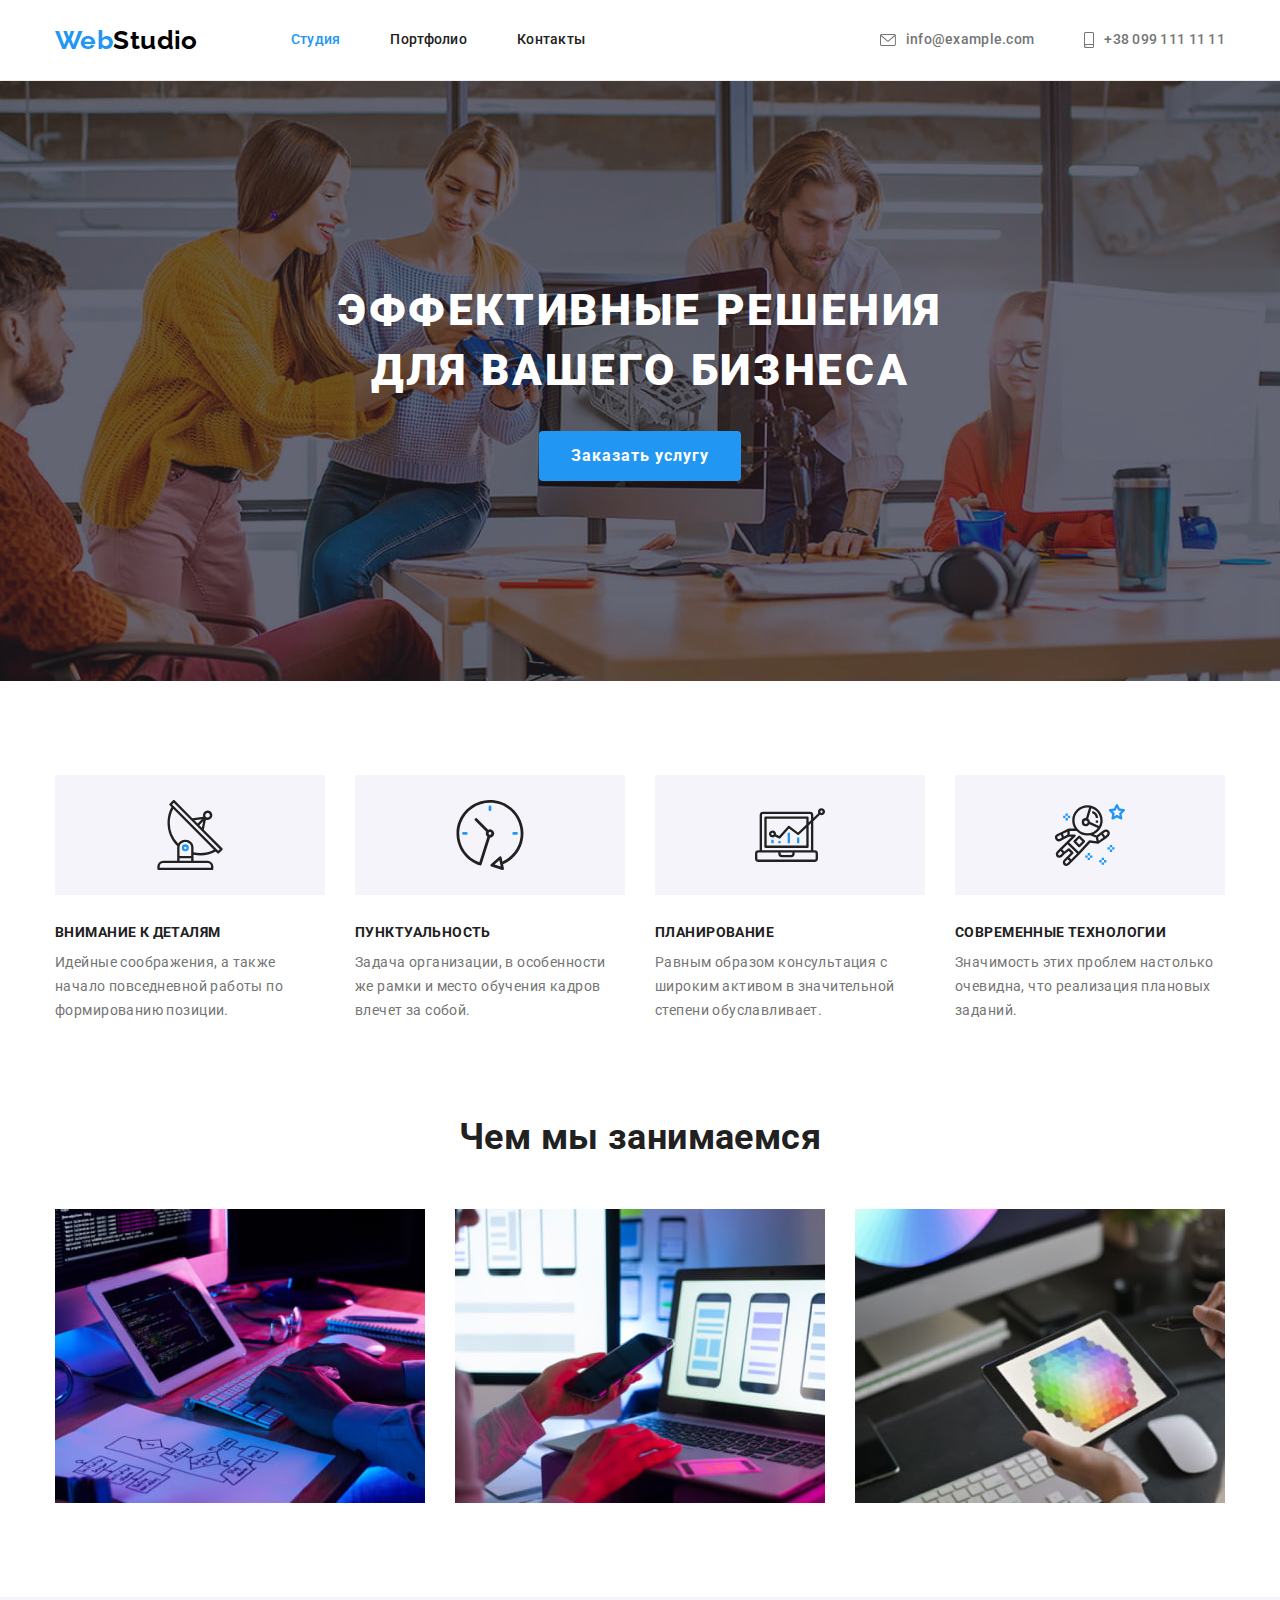
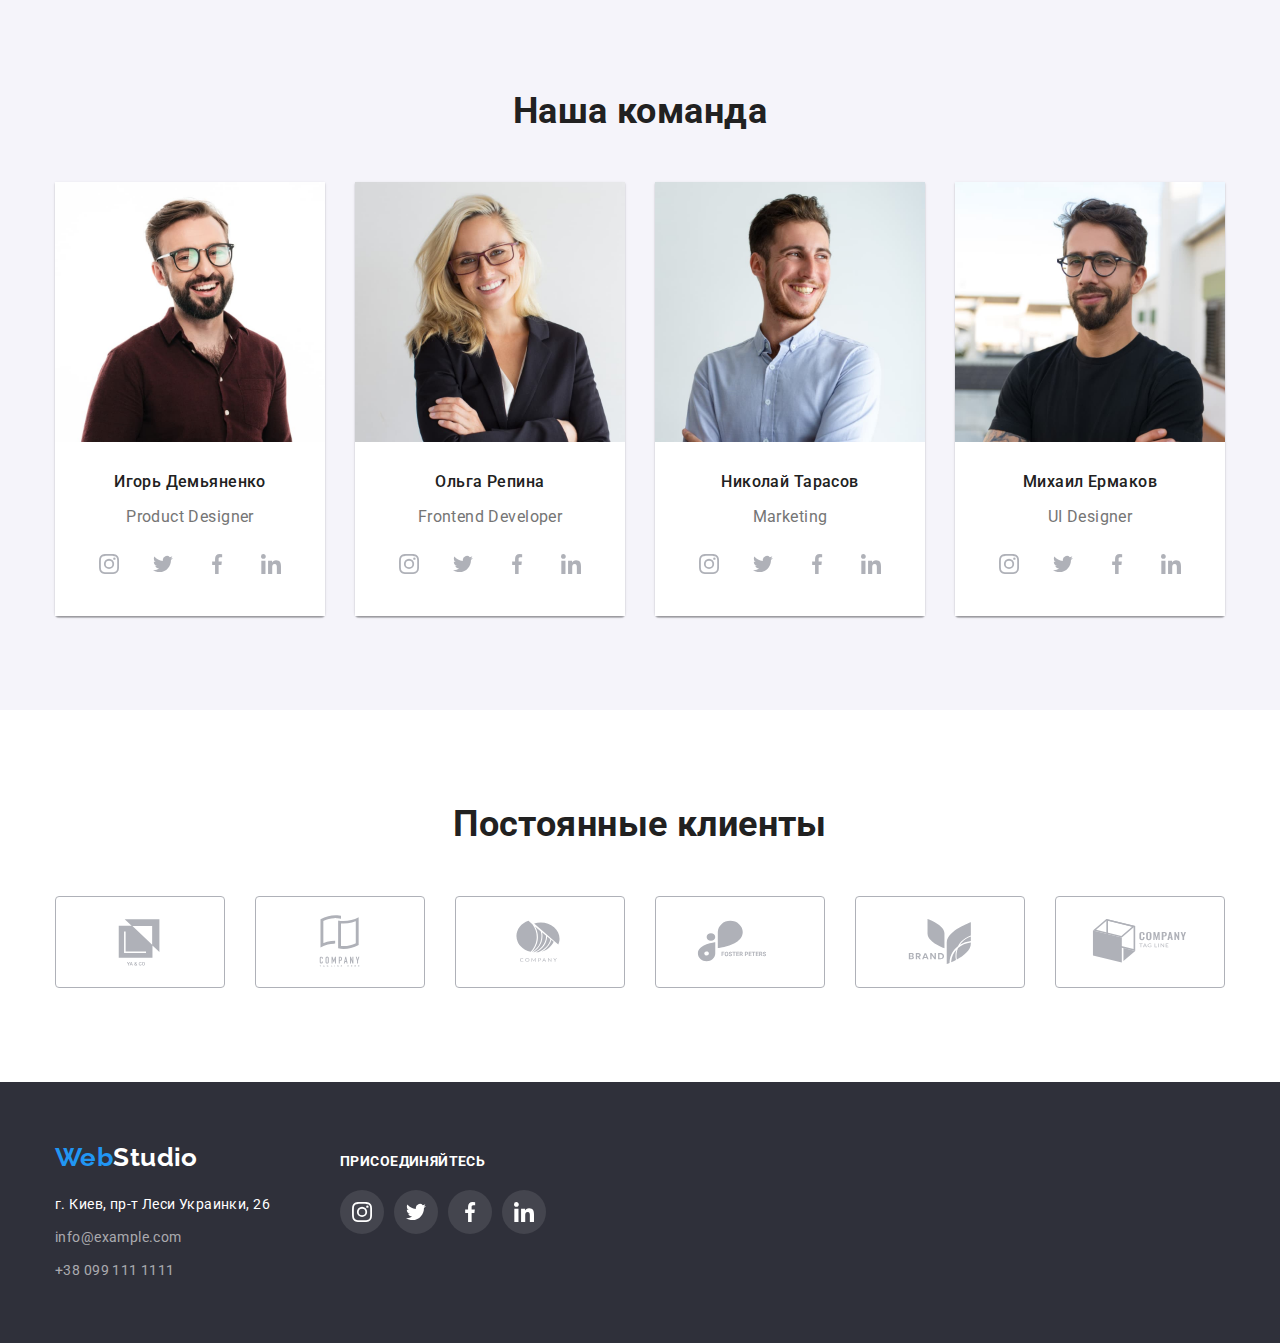
==== index.html @ 50df7c97 "Initial commit" ====
<!DOCTYPE html>
<html lang="ru">
<head>
    <meta charset="UTF-8">
    <meta http-equiv="X-UA-Compatible" content="IE=edge">
    <meta name="viewport" content="width=device-width, initial-scale=1.0">
    <title>Главная</title>
    <link rel="preconnect" href="https://fonts.googleapis.com">
    <link rel="preconnect" href="https://fonts.gstatic.com" crossorigin>
    <link href="https://fonts.googleapis.com/css2?family=Raleway:wght@700&family=Roboto:wght@400;500;700;900&display=swap" rel="stylesheet">
    <link rel="stylesheet" href="https://cdnjs.cloudflare.com/ajax/libs/modern-normalize/1.1.0/modern-normalize.min.css">
    <link rel="stylesheet" href="./css/styles.css">
</head>
<body>
    <header class="page-header">
        <div class="container main-nav">
            <nav class="header-nav">
                <a class="logo link" href="./index.html"><span class="first-part">Web</span><span class="second-part">Studio</span></a>
                <ul class="menu list">
                    <li class="menu-item"><a class="menu link current" href="./index.html">Студия</a></li>
                    <li class="menu-item"><a class="menu link" href="./portfolio.html">Портфолио</a></li>
                    <li class="menu-item"><a class="menu link" href="">Контакты</a></li>
                </ul>
            </nav>
            <ul class="header-contact list">
                <li class="header-contact-item">
                    <a class="header-contact link" href="mailto:info@example.com">
                        <svg class="header-icon envelope">
                            <use href="./images/icons.svg/symbol-defs.svg#icon-envelope-hover"></use>
                        </svg>
                    info@example.com
                    </a>
                </li>
                <li class="header-contact-item">
                    <a class="header-contact link" href="tel:+380991111111">
                        <svg class="header-icon smartphone">
                            <use href="./images/icons.svg/symbol-defs.svg#icon-smartphone"></use>
                        </svg>
                        +38 099 111 11 11
                    </a>
                </li>
            </ul>
        </div>
    </header>
    <main>
        <section class="banner overlay">
            <div class="container">
                <h1 class="hero">Эффективные решения для вашего бизнеса</h1>
                <button class="btn" type="button">Заказать услугу</button>
            </div>
        </section>
        <section class="benefits section">
            <div class="container">
                <h2 class="section-title none">Наши преимущества</h2>
                <ul class="benefits list">
                    <li class="benefits-item">
                        <div class="icon-container">
                            <svg class="icon">
                                <use href="./images/icons.svg/symbol-defs.svg#icon-antenna-1"></use>
                            </svg>
                        </div>
                        <h3 class="benefits-title">Внимание к деталям</h3>
                        <p class="text">Идейные соображения, а также начало повседневной работы по формированию позиции.</p>
                    </li>
                    <li class="benefits-item">
                        <div class="icon-container">
                            <svg class="icon">
                                <use href="./images/icons.svg/symbol-defs.svg#icon-clock-1"></use>
                            </svg>
                        </div>
                        <h3 class="benefits-title">Пунктуальность</h3>
                        <p class="text">Задача организации, в особенности же рамки и место обучения кадров влечет за собой.</p>
                    </li>
                    <li class="benefits-item">
                        <div class="icon-container">
                            <svg class="icon">
                                <use href="./images/icons.svg/symbol-defs.svg#icon-diagram-1"></use>
                            </svg>
                        </div>
                        <h3 class="benefits-title">Планирование</h3>
                        <p class="text">Равным образом консультация с широким активом в значительной степени обуславливает.</p>
                    </li>
                    <li class="benefits-item">
                        <div class="icon-container">
                            <svg class="icon">
                                <use href="./images/icons.svg/symbol-defs.svg#icon-astronaut-1"></use>
                            </svg>
                        </div>
                        <h3 class="benefits-title">Современные технологии</h3>
                        <p class="text">Значимость этих проблем настолько очевидна, что реализация плановых заданий.</p>
                    </li>
                </ul>
            </div>
        </section>
        <section class="occupation section">
            <div class="container">
                <h2 class="section-title">Чем мы занимаемся</h2>
                <ul class="occupation list">
                    <li class="occupation-item"><img src="./images/work/img-1.jpg" alt="Разработка технического задания" width="370" height="294"></li>
                    <li class="occupation-item"><img src="./images/work/img-2.jpg" alt="Тестирование" width="370" height="294"></li>
                    <li class="occupation-item"><img src="./images/work/img-3.jpg" alt="Выбор цветовой гаммы" width="370" height="294"></li>
                </ul>
            </div>
        </section>
        <section class="team section">
            <div class="container">
                <h2 class="section-title">Наша команда</h2>
                <ul class="team list">
                    <li class="team-item">
                        <img src="./images/team/ID.jpg" alt="Участник команды №1" width="270" height="260">
                        <div class="worker">
                            <h3 class="name">Игорь Демьяненко</h3>
                            <p class="profession" lang="en">Product Designer</p>
                            <ul class="social-networks list">
                                <li class="network-item">
                                    <a href="" class="network-link link" aria-label="Instagram">
                                        <svg class="network-icon">
                                            <use href="./images/icons.svg/symbol-defs.svg#icon-instagram-2"></use>
                                        </svg>
                                    </a>
                                </li>
                                <li class="network-item">
                                    <a href="" class="network-link link" aria-label="Twitter">
                                        <svg class="network-icon">
                                            <use href="./images/icons.svg/symbol-defs.svg#icon-twitter-1"></use>
                                        </svg>
                                    </a>
                                </li>
                                <li class="network-item">
                                    <a href="" class="network-link link" aria-label="Facebook">
                                        <svg class="network-icon">
                                            <use href="./images/icons.svg/symbol-defs.svg#icon-facebook-1"></use>
                                        </svg>
                                    </a>
                                </li>
                                <li class="network-item">
                                    <a href="" class="network-link link" aria-label="LinkedIn">
                                        <svg class="network-icon">
                                            <use href="./images/icons.svg/symbol-defs.svg#icon-linkedin-1"></use>
                                        </svg>
                                    </a>
                                </li>
                            </ul>
                        </div> 
                    </li>
                    <li class="team-item">
                        <img src="./images/team/OR.jpg" alt="Участник команды №2" width="270" height="260">
                        <div class="worker">
                            <h3 class="name">Ольга Репина</h3>
                            <p class="profession" lang="en">Frontend Developer</p>
                            <ul class="social-networks list">
                                <li class="network-item">
                                    <a href="" class="network-link link" aria-label="Instagram">
                                        <svg class="network-icon">
                                            <use href="./images/icons.svg/symbol-defs.svg#icon-instagram-2"></use>
                                        </svg>
                                    </a>
                                </li>
                                <li class="network-item">
                                    <a href="" class="network-link link" aria-label="Twitter">
                                        <svg class="network-icon">
                                            <use href="./images/icons.svg/symbol-defs.svg#icon-twitter-1"></use>
                                        </svg>
                                    </a>
                                </li>
                                <li class="network-item">
                                    <a href="" class="network-link link" aria-label="Facebook">
                                        <svg class="network-icon">
                                            <use href="./images/icons.svg/symbol-defs.svg#icon-facebook-1"></use>
                                        </svg>
                                    </a>
                                </li>
                                <li class="network-item">
                                    <a href="" class="network-link link" aria-label="LinkedIn">
                                        <svg class="network-icon">
                                            <use href="./images/icons.svg/symbol-defs.svg#icon-linkedin-1"></use>
                                        </svg>
                                    </a>
                                </li>
                            </ul>
                        </div>
                    </li>
                    <li class="team-item">
                        <img src="./images/team/NT.jpg" alt="Участник команды №3" width="270" height="260">
                        <div class="worker">
                            <h3 class="name">Николай Тарасов</h3>
                            <p class="profession" lang="en">Marketing</p>
                            <ul class="social-networks list">
                                <li class="network-item">
                                    <a href="" class="network-link link" aria-label="Instagram">
                                        <svg class="network-icon">
                                            <use href="./images/icons.svg/symbol-defs.svg#icon-instagram-2"></use>
                                        </svg>
                                    </a>
                                </li>
                                <li class="network-item">
                                    <a href="" class="network-link link" aria-label="Twitter">
                                        <svg class="network-icon">
                                            <use href="./images/icons.svg/symbol-defs.svg#icon-twitter-1"></use>
                                        </svg>
                                    </a>
                                </li>
                                <li class="network-item">
                                    <a href="" class="network-link link" aria-label="Facebook">
                                        <svg class="network-icon">
                                            <use href="./images/icons.svg/symbol-defs.svg#icon-facebook-1"></use>
                                        </svg>
                                    </a>
                                </li>
                                <li class="network-item">
                                    <a href="" class="network-link link" aria-label="LinkedIn">
                                        <svg class="network-icon">
                                            <use href="./images/icons.svg/symbol-defs.svg#icon-linkedin-1"></use>
                                        </svg>
                                    </a>
                                </li>
                            </ul>
                        </div>
                    </li>
                    <li class="team-item">
                        <img src="./images/team/MY.jpg" alt="Участник команды №4" width="270" height="260">
                        <div class="worker">
                            <h3 class="name">Михаил Ермаков</h3>
                            <p class="profession" lang="en">UI Designer</p>
                            <ul class="social-networks list">
                                <li class="network-item">
                                    <a href="" class="network-link link" aria-label="Instagram">
                                        <svg class="network-icon">
                                            <use href="./images/icons.svg/symbol-defs.svg#icon-instagram-2"></use>
                                        </svg>
                                    </a>
                                </li>
                                <li class="network-item">
                                    <a href="" class="network-link link" aria-label="Twitter">
                                        <svg class="network-icon">
                                            <use href="./images/icons.svg/symbol-defs.svg#icon-twitter-1"></use>
                                        </svg>
                                    </a>
                                </li>
                                <li class="network-item">
                                    <a href="" class="network-link link" aria-label="Facebook">
                                        <svg class="network-icon">
                                            <use href="./images/icons.svg/symbol-defs.svg#icon-facebook-1"></use>
                                        </svg>
                                    </a>
                                </li>
                                <li class="network-item">
                                    <a href="" class="network-link link" aria-label="LinkedIn">
                                        <svg class="network-icon">
                                            <use href="./images/icons.svg/symbol-defs.svg#icon-linkedin-1"></use>
                                        </svg>
                                    </a>
                                </li>
                            </ul>
                        </div>
                    </li>
                </ul>
            </div>
        </section>
        <section class="customers section">
            <div class="container">
                <h2 class="section-title">Постоянные клиенты</h2>
                <ul class="customers-list list">
                    <li class="customers-item">
                        <a href="" class="customers-link link">
                            <svg class="customer-icon">
                                <use href="./images/icons.svg/symbol-defs.svg#icon-company-1"></use>
                            </svg>
                        </a>
                    </li>
                    <li class="customers-item">
                        <a href="" class="customers-link link">
                            <svg class="customer-icon">
                                <use href="./images/icons.svg/symbol-defs.svg#icon-company-2"></use>
                            </svg>
                        </a>
                    </li>
                    <li class="customers-item">
                        <a href="" class="customers-link link">
                            <svg class="customer-icon">
                                <use href="./images/icons.svg/symbol-defs.svg#icon-company-3"></use>
                            </svg>
                        </a>
                    </li>
                    <li class="customers-item">
                        <a href="" class="customers-link link">
                            <svg class="customer-icon">
                                <use href="./images/icons.svg/symbol-defs.svg#icon-company-4"></use>
                            </svg>
                        </a>
                    </li>
                    <li class="customers-item">
                        <a href="" class="customers-link link">
                            <svg class="customer-icon">
                                <use href="./images/icons.svg/symbol-defs.svg#icon-company-5"></use>
                            </svg>
                        </a>
                    </li>
                    <li class="customers-item">
                        <a href="" class="customers-link link">
                            <svg class="customer-icon">
                                <use href="./images/icons.svg/symbol-defs.svg#icon-company-6"></use>
                            </svg>
                        </a>
                    </li>
                </ul>
            </div>
        </section>
    </main>

    <footer class="page-footer">
        <div class="container footer-information">
            <div class="address">
                <a class="logo link" href="./index.html"><span class="first-part">Web</span><span class="second-part">Studio</span></a>
                <address>
                    <p class="phys-adress">г. Киев, пр-т Леси Украинки, 26</p>
                    <ul class="footer-contact list">
                        <li class="footer-item"><a class="footer-contact link" href="mailto:info@example.com">info@example.com</a></li>
                        <li class="footer-item"><a class="footer-contact link" href="tel:+380991111111">+38 099 111 1111</a></li>
                    </ul>
                </address>
            </div>
            <div class="join">
                <b>Присоединяйтесь</b>
                <ul class="social-networks list">
                    <li class="network-item">
                        <a href="" class="network-link footer link" aria-label="Instagram">
                            <svg class="network-icon">
                                <use href="./images/icons.svg/symbol-defs.svg#icon-instagram-2"></use>
                            </svg>
                        </a>
                    </li>
                    <li class="network-item">
                        <a href="" class="network-link footer link" aria-label="Twitter">
                            <svg class="network-icon">
                                <use href="./images/icons.svg/symbol-defs.svg#icon-twitter-1"></use>
                            </svg>
                        </a>
                    </li>
                    <li class="network-item">
                        <a href="" class="network-link footer link" aria-label="Facebook">
                            <svg class="network-icon">
                                <use href="./images/icons.svg/symbol-defs.svg#icon-facebook-1"></use>
                            </svg>
                        </a>
                    </li>
                    <li class="network-item">
                        <a href="" class="network-link footer link" aria-label="LinkedIn">
                            <svg class="network-icon">
                                <use href="./images/icons.svg/symbol-defs.svg#icon-linkedin-1"></use>
                            </svg>
                        </a>
                    </li>
                </ul>
            </div>
        </div>
    </footer>
</body>
</html>
---- css/styles.css ----
:root {
    --main-text-color: #757575;
    --secondary-text-color: #212121;
    --second-logo-color: #000000;
    --accent-color: #FFFFFF;
    --footer-contact-color: rgba(255, 255, 255, 0.6);
    --secondary-background-color: #2F303A;
    --accent-background-color: #F5F4FA;
    --hover-color: #2196F3;
    --main-button-hover-color: #188CE8;
    --filter-button-bgc-color: rgba(245, 244, 250, 1)
}

.list {
    list-style: none;
    margin: 0;
    padding: 0;
}

.link {
    text-decoration: none;
    margin: 0;
    padding: 0;
}

img {
    display: block;
    max-width: 100%;
    height: auto;
}

.menu.link.current {
    color: var(--hover-color);
}

.container {
    width: 1200px;
    padding-left: 15px;
    padding-right: 15px;
    margin-left: auto;
    margin-right: auto;
}

.section {
    padding-top: 94px;
    padding-bottom: 94px;
}

body {
    font-family: 'Roboto', 'Arial', sans-serif;
    font-style: normal;
    font-weight: 400;
    font-size: 14px;
    line-height: 1.14; 
    letter-spacing: 0.03em;
    
    color: var(--main-text-color);
    background-color: var(--accent-color);
}

.page-header {
    border-bottom: 1px solid rgb(236,236,236);
}

.container.main-nav,
.header-nav {
    display: flex;
    align-items: center;
}

.logo.link {
    font-family: 'Raleway', "Arial", sans-serif;
    font-weight: 700;
    font-size: 26px;
    line-height: 1.19;

    margin-right: 93px;
}

.first-part {
    color: var(--hover-color);
}

.page-header .second-part {
    color: var(--second-logo-color);
}

.page-footer .second-part {
    color: var(--accent-color);
}

.menu.list, 
.header-contact.list {
    display: flex ;
}

.header-contact.list {
    margin-left: auto;
}

.menu-item {
    margin-right: 50px;
}

.menu-item:last-child {
    margin-right: 0;
}

.menu.link,
.header-contact.link {
    font-weight: 500;
    letter-spacing: 0.02em;
    
    color: var(--secondary-text-color);

    display: block;
    padding-top: 32px;
    padding-bottom: 32px;
}

.header-contact-item {
    margin-right: 50px;
}

.header-contact-item:last-child{
    margin-right: 0;
}

.header-contact.link {
    color: var(--main-text-color); 
    display: flex;
    align-items: center;
}

.menu.link:hover,
.menu.link:focus,
.header-contact.link:hover,
.header-contact.link:focus,
.footer-contact.link:hover,
.footer-contact.link:focus {
    color: var(--hover-color);
}

.header-icon {
    display: inline-block;
    margin-right: 10px;
    
    fill: currentColor;
}

.envelope {
    width: 16px;
    height: 12px;
}

.smartphone {
    width: 10px;
    height: 16px;
}

.banner {
    padding-top: 200px;
    padding-bottom: 200px;
    text-align: center; 
}

.overlay {
    max-width: 1600px;
    height: 600px;
    margin-left: auto;
    margin-right: auto;
    background-image:
        linear-gradient(rgba(47, 48, 58, 0.4), rgba(47, 48, 58, 0.4)),
        url("../images/hero/banner.jpg");
    
    background-color: #C4C4C4;
        
    background-repeat: no-repeat;
    background-position: center;
    background-size: cover;
}

.hero {
    font-weight: 900;
    font-size: 44px;
    line-height: 1.36;
    letter-spacing: 0.06em;
    text-transform: uppercase;
    
    color: var(--accent-color);
    
    text-align: center;

    margin-top: 0;
    margin-bottom: 30px;
    margin-left: auto;
    margin-right: auto;
    width: 696px;
}

.btn {
    font-family: inherit;
    font-weight: 700;
    font-size: 16px;
    line-height: 1.88;
    letter-spacing: 0.06em;
    cursor: pointer;

    color: var(--accent-color);
    background-color: var(--hover-color);

    min-width: 200px;
    padding: 10px 32px;
    border: none;
    border-radius: 4px;
}

.btn:hover {
    background-color: var(--main-button-hover-color);
}

.section-title {
    font-weight: 700;
    font-size: 36px;
    line-height: 1.16;

    color: var(--secondary-text-color);

    margin-top: 0;
    margin-bottom: 50px;
    text-align: center;
}

.none {
    display: none;
}

.benefits.section {
    padding-bottom: 0;
}

.main-title {
    display: none;
}

.benefits.list {
    display: flex;
    justify-content: center;
}

.benefits-item {
    width: 270px;

    margin-right: 30px;
}

.benefits-item:last-child {
    margin-right: 0;
}

.benefits-title {
    font-weight: 700;
    font-size: 14px;
    text-transform: uppercase;
    
    color: var(--secondary-text-color);

    margin-top: 0;
    margin-bottom: 10px;
}

.text {
    line-height: 1.71;
    margin-top: 0;
    margin-bottom: 0;
}

.icon-container {
    height: 120px;
    margin-bottom: 30px;

    display: flex;
    align-items: center;
    justify-content: center;
    
    background-color: var(--accent-background-color);
}

.icon {
    width: 70px;
    height: 70px;
}

.occupation.list {
    display: flex;
    justify-content: center;
}

.occupation-item {
    margin-right: 30px;
}

.occupation-item:last-child {
    margin-right: 0;
}

.team {
    background-color: var(--accent-background-color);
}

.team.list {
    display: flex;
    justify-content: center;
}

.team-item {
    box-shadow: 0px 1px 3px rgba(0, 0, 0, 0.12), 0px 1px 1px rgba(0, 0, 0, 0.14), 0px 2px 1px rgba(0, 0, 0, 0.2);
    border-radius: 0px 0px 4px 4px;
    margin-right: 30px;
}

.team-item:last-child {
    margin-right: 0;
}

.name {
    font-weight: 500;
    font-size: 16px;
    line-height: 1.19;

    color: var(--secondary-text-color);

    margin-top: 0;
    margin-bottom: 10;
}

.profession {
    font-size: 16px;
    line-height: 1.19;

    margin-top: 0;
    margin-bottom: 16px;
}

.worker {
    background-color: var(--accent-color);
    text-align: center;
    padding: 30px 32px;
}

.social-networks.list {
    display: flex;
    align-items: center;
    margin-bottom: 0;
}

.network-item {
    width: 44px;
    height: 44px;
}

.network-item:not(:last-child) {
    margin-right: 10px;
}

.network-link {
    display: flex;
    align-items: center;
    justify-content: center;

    width: 100%;
    height: 100%;

    color: #afb1b8;
    border-radius: 50%;
}

.network-link:hover,
.network-link:focus {
    color: var(--accent-color);
    background-color: var(--hover-color) ;
}

.network-icon {
    display: flex;
    fill: currentColor;
    width: 20px;
    height: 20px;
}

.customers-list {
    display: flex;
    align-items: center;
    margin-bottom: 0;
}

 .customers-item {
    width: 170px;
    height: 92px;
} 

.customers-item:not(:last-child) {
    margin-right: 30px;
}


.customers-link {
    display: flex;
    justify-content: center;
    align-items: center;
    width: 100%;
    height: 100%;

    border: 1px solid #AFB1B8;
    border-radius: 4px;
    color: #afb1b8;
}

.customers-link:hover,
.customers-link:focus {
    color: #2196F3;
    border-color: #2196F3;
}

.customer-icon {
    width: 106px;
    height: 60px;
    fill: currentColor;
}

.page-footer {
    background-color: var(--secondary-background-color);
    padding-top: 60px;
    padding-bottom: 60px;
}

.address {
    margin-right: 70px;
}

.page-footer .logo.link {
    display: block;
    margin-right: 0;
    margin-bottom: 20px;
}

.phys-adress {
    font-style: normal;
    line-height: 1.71;
    
    color: var(--accent-color);

    margin-top: 0;
    margin-bottom: 9px;
}

.footer-item {
    margin-bottom: 9px;
}

.footer-item:last-child {
    margin-bottom: 0;
}

.footer-contact.link {
    font-style: normal;
    line-height: 1.71;
    
    color: var(--footer-contact-color);
}

.footer-information {
    display: flex;
    align-items: baseline;
}

.join > b {
    font-weight: 700;
    text-transform: uppercase;
    color: var(--accent-color);

    display: block;
    margin-bottom: 20px;
}

.footer {
    color: var(--accent-color);
    background-color: #44454e;
}

/* P O R T F O L I O  */

.portfolio-hero {
    display: none;
}

.filter.list {
    display: flex;
    justify-content: center;
    margin-bottom: 50px;
}

.filter-item {
    margin-right: 8px;
}

.filter-item:last-child {
    margin-right: 0;
}

.product {
    font-weight: 700;
    font-size: 18px;
    line-height: 2;
    letter-spacing: 0.06em;
    
    color: var(--secondary-text-color);

    margin-top: 0;
    margin-bottom: 4px;
    text-align: left;
}

.type {
    font-size: 16px;
    line-height: 1.88;
   
    color: var(--main-text-color);

    margin-top: 0;
    margin-bottom: 0;
}

.btn-filter {
    font-family: inherit;
    font-weight: 500;
    font-size: 16px;
    line-height: 1.62;
    letter-spacing: 0.03em;
    
    color: var(--secondary-text-color);
    background-color: var(--filter-button-bgc-color);

    min-width: 73px;
    padding: 6px 22px;
    border: none;
    border-radius: 4px;

    cursor: pointer;
}

.btn-filter:hover,
.btn-filter:focus {
    color: var(--accent-color);
    background-color: var(--hover-color);
    box-shadow: 0px 3px 1px rgba(0, 0, 0, 0.1), 0px 1px 2px rgba(0, 0, 0, 0.08), 0px 2px 2px rgba(0, 0, 0, 0.12);
}

.work.list {
    display: flex;
    flex-wrap: wrap;
}

.work-item {
    width: calc((100% - 60px) / 3);
    margin-right: 30px;
    margin-bottom: 30px;
}

.work-item:nth-child(3n) {
    margin-right: 0;
} 

.work-item:nth-last-child(-n+3) {
    margin-bottom: 0;
}

.project {
    border-right: 1px solid #eeeeee;
    border-left: 1px solid #eeeeee;
    border-bottom: 1px solid #eeeeee;
    padding: 20px 24px;
}

.work.link {
    display: block;
}

.work.link:hover,
.work.link:focus {
    box-shadow: 0px 1px 1px rgba(0, 0, 0, 0.12), 0px 4px 4px rgba(0, 0, 0, 0.06), 1px 4px 6px rgba(0, 0, 0, 0.16);
}
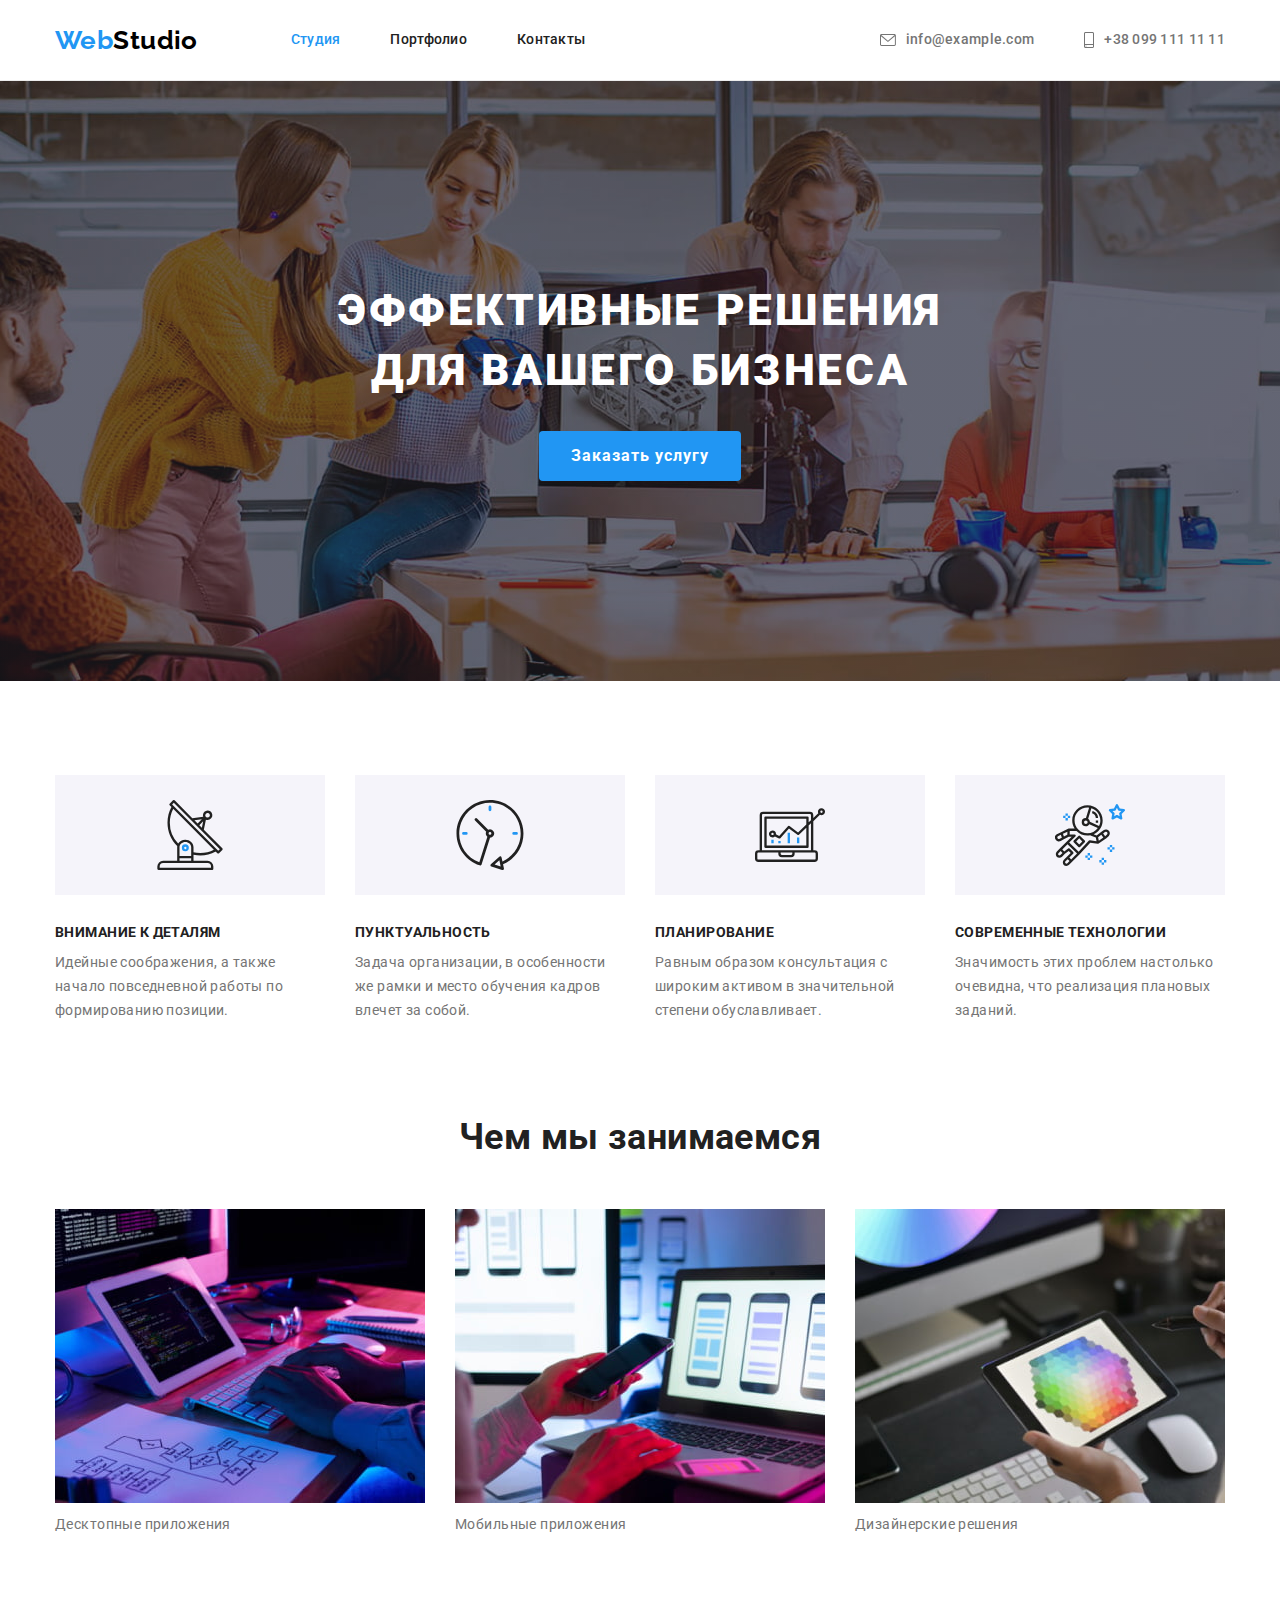
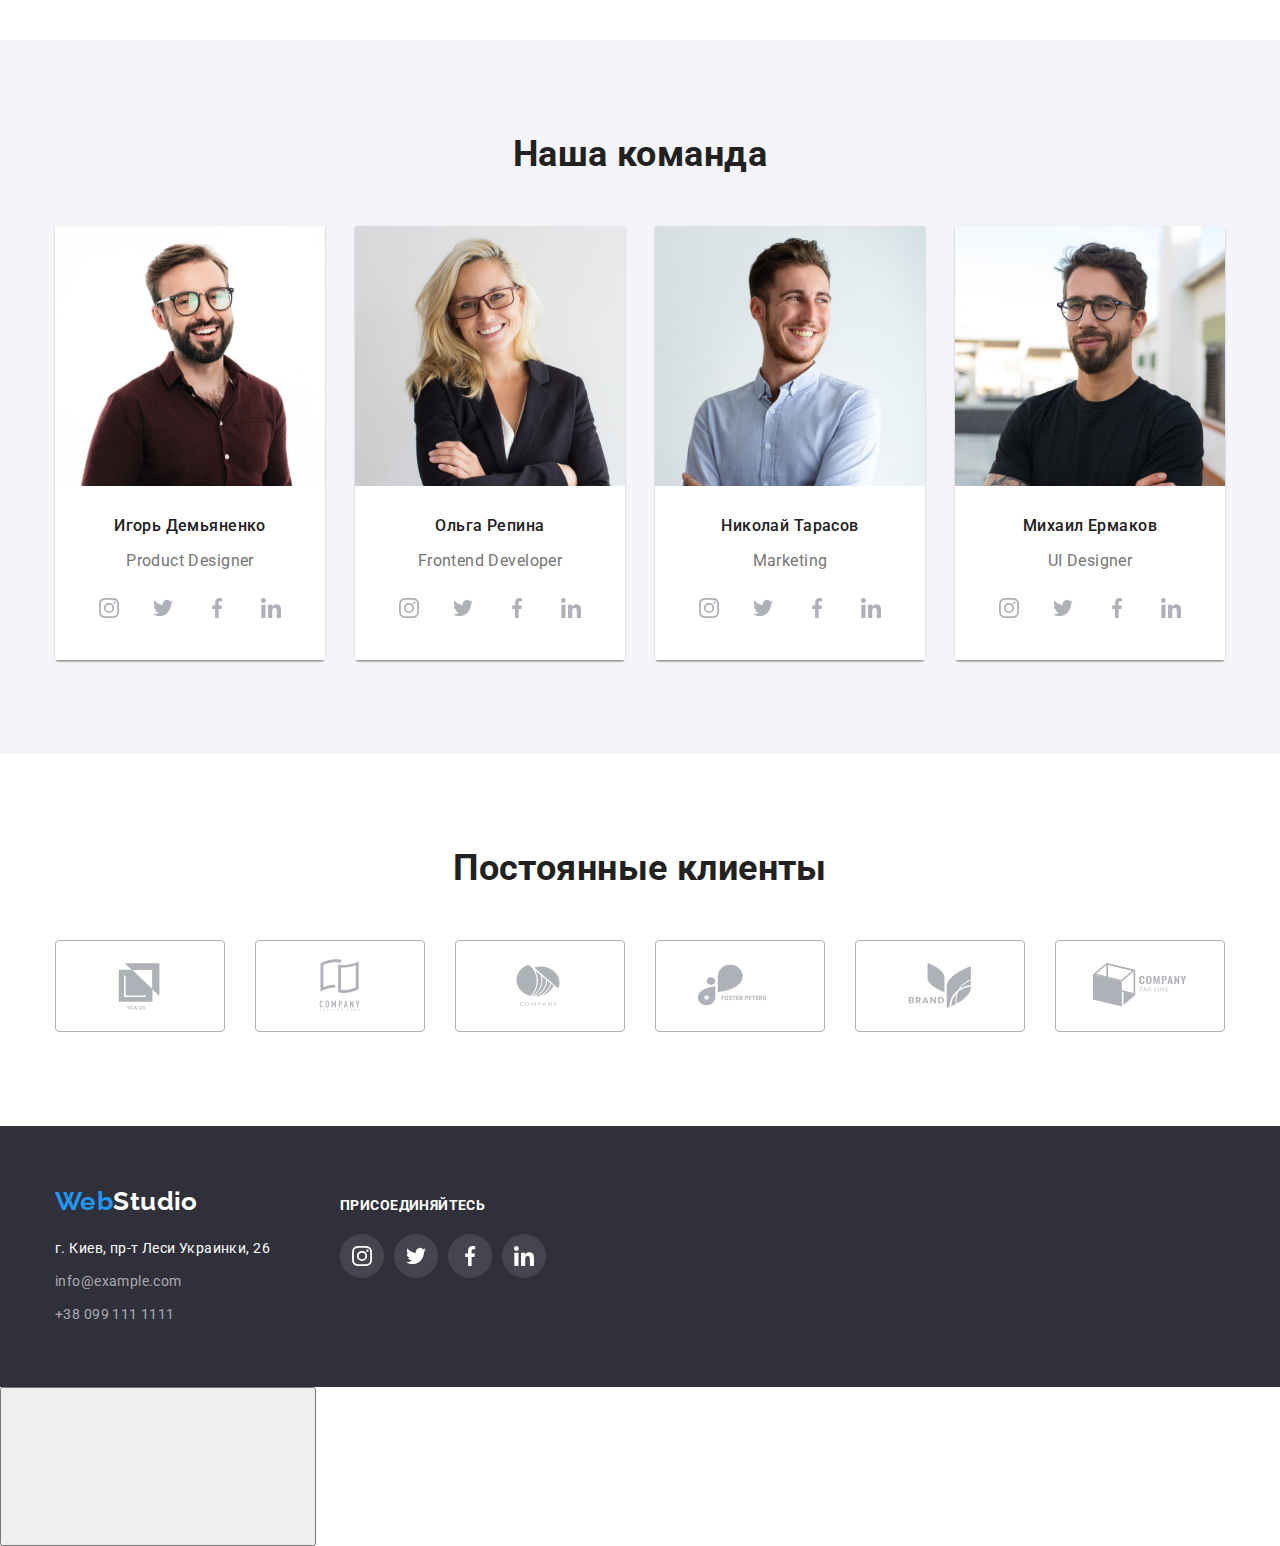
==== commit eb3c50bc: "Update index.html" ====
--- a/index.html
+++ b/index.html
@@ -46,7 +46,7 @@
         <section class="banner overlay">
             <div class="container">
                 <h1 class="hero">Эффективные решения для вашего бизнеса</h1>
-                <button class="btn" type="button">Заказать услугу</button>
+                <button data-modal-open class="btn" type="button">Заказать услугу</button>
             </div>
         </section>
         <section class="benefits section">
@@ -96,9 +96,24 @@
             <div class="container">
                 <h2 class="section-title">Чем мы занимаемся</h2>
                 <ul class="occupation list">
-                    <li class="occupation-item"><img src="./images/work/img-1.jpg" alt="Разработка технического задания" width="370" height="294"></li>
-                    <li class="occupation-item"><img src="./images/work/img-2.jpg" alt="Тестирование" width="370" height="294"></li>
-                    <li class="occupation-item"><img src="./images/work/img-3.jpg" alt="Выбор цветовой гаммы" width="370" height="294"></li>
+                    <li class="occupation-item">
+                        <img src="./images/work/img-1.jpg" alt="Разработка технического задания" width="370" height="294">
+                        <div class="description-block">
+                            <p class="description-text">Десктопные приложения</p>
+                        </div>
+                    </li>
+                    <li class="occupation-item">
+                        <img src="./images/work/img-2.jpg" alt="Тестирование" width="370" height="294">
+                        <div class="description-block">
+                            <p class="description-text">Мобильные приложения</p>
+                        </div>
+                    </li>
+                    <li class="occupation-item">
+                        <img src="./images/work/img-3.jpg" alt="Выбор цветовой гаммы" width="370" height="294">
+                        <div class="description-block">
+                            <p class="description-text">Дизайнерские решения</p>
+                        </div>
+                    </li>
                 </ul>
             </div>
         </section>
@@ -355,5 +370,17 @@
             </div>
         </div>
     </footer>
+
+    <div data-modal class="backdrop is-hidden">
+        <div class="modal">
+            <button data-modal-close class="close-btn" type="button">
+                <svg class="close-icon">
+                    <use href="./images/icons.svg/symbol-defs.svg#close-icon"></use>
+                </svg>
+            </button>
+        </div>
+    </div>
+    
+    <script src="./js/modal.js"></script>
 </body>
 </html>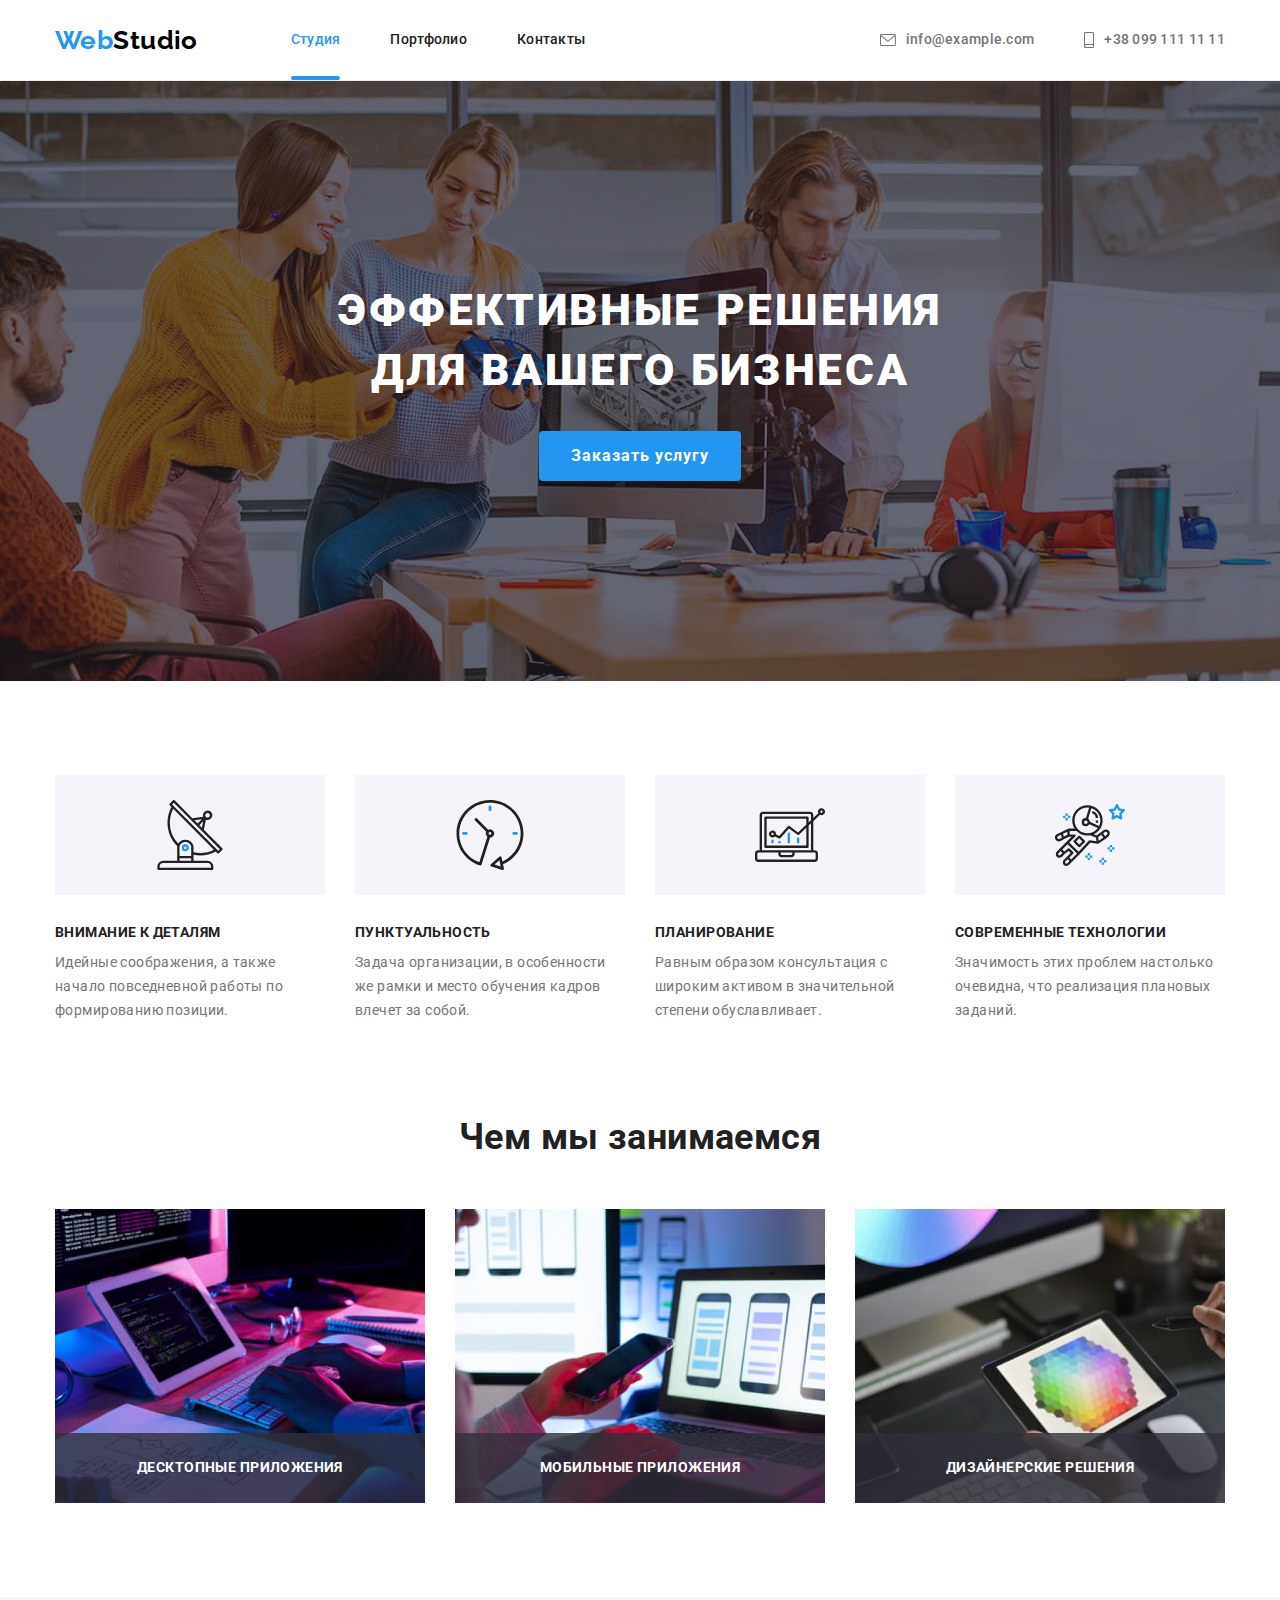
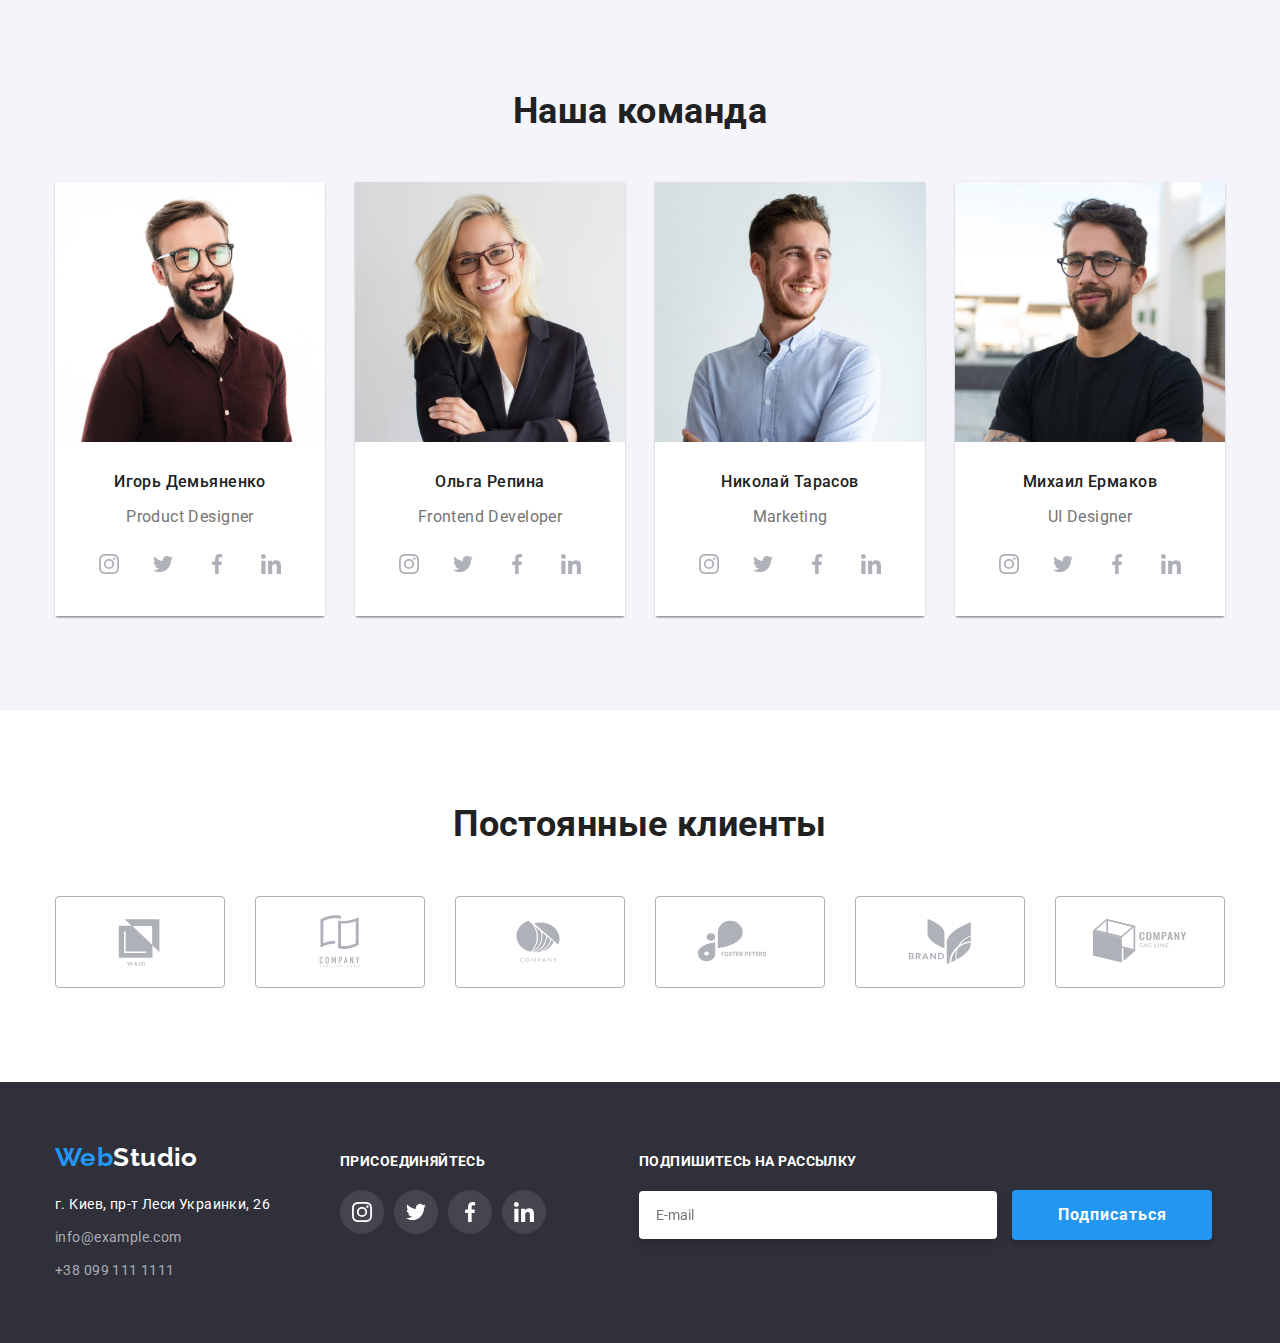
==== commit 01dbe4e1: "Update index.html" ====
--- a/index.html
+++ b/index.html
@@ -42,6 +42,7 @@
             </ul>
         </div>
     </header>
+
     <main>
         <section class="banner overlay">
             <div class="container">
@@ -336,7 +337,7 @@
                 </address>
             </div>
             <div class="join">
-                <b>Присоединяйтесь</b>
+                <b class="action-call">Присоединяйтесь</b>
                 <ul class="social-networks list">
                     <li class="network-item">
                         <a href="" class="network-link footer link" aria-label="Instagram">
@@ -367,6 +368,13 @@
                         </a>
                     </li>
                 </ul>
+            </div>
+            <div class="mailing">
+                <b class="action-call">Подпишитесь на рассылку</b>
+                <form class="e-mail">
+                    <input class="email" type="email" name="email" placeholder="E-mail">
+                    <button class="btn" type="submit">Подписаться</button>
+                </form>
             </div>
         </div>
     </footer>
@@ -378,6 +386,27 @@
                     <use href="./images/icons.svg/symbol-defs.svg#close-icon"></use>
                 </svg>
             </button>
+            <b class="datas">Оставьте свои данные, мы вам перезвоним</b>
+            <form class="modal-window">
+                <label class="label-name" for="name">Имя</label>
+                <input class="input-area" type="text" name="name" id="name">
+
+                <label class="label-name" for="phone">Телефон</label>
+                <input class="input-area" type="tel" name="phone" id="phone">
+
+                <label class="label-name" for="email">Почта</label>
+                <input class="input-area" type="email" name="email" id="email">
+
+                <label class="label-name" for="comment">Комментарий</label>
+                <textarea class="comment-area" name="comment" id="comment" cols="30" rows="10" placeholder="Введите текст"></textarea>
+            
+                <div class="agreement">
+                    <input class="agree-box" type="checkbox" name="agreement" id="agreement">
+                    <label class="agreement-text" for="agreement">Соглашаюсь с рассылкой и принимаю <a class="treaty" href="">Условия договора</a></label>
+                </div>
+
+                <button class="btn modal-btn" type="submit">Отправить</button>
+            </form>
         </div>
     </div>
     
--- a/css/styles.css
+++ b/css/styles.css
@@ -11,6 +11,18 @@
     --filter-button-bgc-color: rgba(245, 244, 250, 1)
 }
 
+body {
+    font-family: 'Roboto', 'Arial', sans-serif;
+    font-style: normal;
+    font-weight: 400;
+    font-size: 14px;
+    line-height: 1.14;
+    letter-spacing: 0.03em;
+
+    color: var(--main-text-color);
+    background-color: var(--accent-color);
+}
+
 .list {
     list-style: none;
     margin: 0;
@@ -30,7 +42,21 @@
 }
 
 .menu.link.current {
+    position: relative;
+
     color: var(--hover-color);
+}
+
+.menu.link.current::after {
+    content: '';
+    display: inline-block;
+    position: absolute;
+    left: 0;
+    bottom: 0;
+    width: 100%;
+    height: 4px;    
+    border-radius: 2px;
+    background-color: var(--hover-color);
 }
 
 .container {
@@ -46,18 +72,6 @@
     padding-bottom: 94px;
 }
 
-body {
-    font-family: 'Roboto', 'Arial', sans-serif;
-    font-style: normal;
-    font-weight: 400;
-    font-size: 14px;
-    line-height: 1.14; 
-    letter-spacing: 0.03em;
-    
-    color: var(--main-text-color);
-    background-color: var(--accent-color);
-}
-
 .page-header {
     border-bottom: 1px solid rgb(236,236,236);
 }
@@ -116,6 +130,8 @@
     display: block;
     padding-top: 32px;
     padding-bottom: 32px;
+
+    transition: color 250ms cubic-bezier(0.4, 0, 0.2, 1);
 }
 
 .header-contact-item {
@@ -212,7 +228,11 @@
     min-width: 200px;
     padding: 10px 32px;
     border: none;
+
     border-radius: 4px;
+    box-shadow: 0px 4px 4px rgba(0, 0, 0, 0.15);
+
+    transition: background-color 250ms cubic-bezier(0.4, 0, 0.2, 1);
 }
 
 .btn:hover {
@@ -297,11 +317,44 @@
 }
 
 .occupation-item {
+    position: relative;
     margin-right: 30px;
 }
 
 .occupation-item:last-child {
     margin-right: 0;
+}
+
+.description {
+    margin-top: 0;
+    margin-bottom: 0;
+
+    font-size: 18px;
+    line-height: 1.56;
+
+    color: var(--accent-color);
+}
+
+.description-block {
+    position: absolute;
+    bottom: 0;
+    left: 0;
+    width: 100%;
+    height: 70px;
+    display: flex;
+    align-items: center;
+    justify-content: center;
+    background-color: rgba(47, 48, 58, 0.8);
+}
+
+.description-text {
+    margin-top: 0;
+    margin-bottom: 0;
+
+    font-weight: 700;
+    text-transform: uppercase;
+    
+    color: var(--accent-color);
 }
 
 .team {
@@ -373,6 +426,9 @@
 
     color: #afb1b8;
     border-radius: 50%;
+
+    transition: color 250ms cubic-bezier(0.4, 0, 0.2, 1), 
+    background-color 250ms cubic-bezier(0.4, 0, 0.2, 1);
 }
 
 .network-link:hover,
@@ -403,7 +459,6 @@
     margin-right: 30px;
 }
 
-
 .customers-link {
     display: flex;
     justify-content: center;
@@ -414,6 +469,9 @@
     border: 1px solid #AFB1B8;
     border-radius: 4px;
     color: #afb1b8;
+
+    transition: color 250ms cubic-bezier(0.4, 0, 0.2, 1),
+    border-color 250ms cubic-bezier(0.4, 0, 0.2, 1);
 }
 
 .customers-link:hover,
@@ -467,6 +525,8 @@
     line-height: 1.71;
     
     color: var(--footer-contact-color);
+
+    transition: color 250ms cubic-bezier(0.4, 0, 0.2, 1);
 }
 
 .footer-information {
@@ -474,13 +534,29 @@
     align-items: baseline;
 }
 
-.join > b {
+.action-call {
     font-weight: 700;
     text-transform: uppercase;
     color: var(--accent-color);
 
     display: block;
     margin-bottom: 20px;
+}
+
+.join {
+    margin-right: 93px;
+}
+
+.email {
+    margin-right: 12px;
+    padding: 15px 16px;
+
+    width: 358px;
+
+    border: 1px solid rgba(255, 255, 255, 0.3);
+    filter: drop-shadow(0px 4px 4px rgba(0, 0, 0, 0.15));
+    border-radius: 4px;
+    
 }
 
 .footer {
@@ -547,6 +623,10 @@
     border-radius: 4px;
 
     cursor: pointer;
+
+    transition: color 250ms cubic-bezier(0.4, 0, 0.2, 1),
+    background-color 250ms cubic-bezier(0.4, 0, 0.2, 1),
+    box-shadow 250ms cubic-bezier(0.4, 0, 0.2, 1);
 }
 
 .btn-filter:hover,
@@ -584,9 +664,187 @@
 
 .work.link {
     display: block;
+    transition: box-shadow 250ms cubic-bezier(0.4, 0, 0.2, 1);
 }
 
 .work.link:hover,
 .work.link:focus {
     box-shadow: 0px 1px 1px rgba(0, 0, 0, 0.12), 0px 4px 4px rgba(0, 0, 0, 0.06), 1px 4px 6px rgba(0, 0, 0, 0.16);
-}+
+}
+
+.thumb {
+    position: relative;
+    overflow: hidden;
+}
+
+.block {
+    position: absolute;
+    top: 0;
+    left: 0;
+    width: 100%;
+    height: 100%;
+    padding: 63px 24px;
+
+    transform: translateY(100%);
+    transition: transform 250ms cubic-bezier(0.4, 0, 0.2, 1);
+    background-color: rgba(33, 150, 243, 0.9);
+}
+
+.work.link:hover .block,
+.work.link:focus .block{
+    transform: translateY(0);
+}
+
+/* M O D A L */
+
+.backdrop {
+    position: fixed;
+    top: 0;
+    left: 0;
+    width: 100%;
+    height: 100%;
+
+    background-color: rgba(0, 0, 0, 0.2);
+    opacity: 1;
+    transition: opacity 250ms cubic-bezier(0.4, 0, 0.2, 1), 
+    visibility 250ms cubic-bezier(0.4, 0, 0.2, 1);
+}
+
+.backdrop.is-hidden {
+    opacity: 0;
+    pointer-events: none;
+    visibility: hidden;
+}
+
+.backdrop.is-hidden .modal {
+    transform: translate(-50%, -50%) scale(0.5);
+}
+
+.modal {
+    position: absolute;
+    width: 528px;
+    height: 581px;
+    top: 50%;
+    left: 50%;
+
+    padding: 40px;
+
+    background-color: rgba(255, 255, 255, 1);
+
+    transform: translate(-50%, -50%) scale(1);
+
+    transition: transform 250ms cubic-bezier(0.4, 0, 0.2, 1);
+}
+
+.close-btn {
+    position: absolute;
+    top: 8px;
+    right: 8px;
+
+    display: flex;
+    align-items: center;
+    justify-content: center;
+    width: 30px;
+    height: 30px;
+
+    color: var(--second-logo-color);
+    border-radius: 50%;
+    border: 1px solid rgba(0, 0, 0, 0.1);
+    border-color: rgb(229, 229, 229);
+    background-color: rgba(255, 255, 255, 1);
+    cursor: pointer;
+
+    transition: color 250ms cubic-bezier(0.4, 0, 0.2, 1);
+}
+
+.close-icon {
+    width: 18px;
+    height: 18px;
+    fill: currentColor;
+}
+
+.close-btn:hover,
+.close-btn:focus {
+    color: var(--hover-color);
+}
+
+.datas {
+    display: block;
+    margin-bottom: 12px;
+    text-align: center;
+
+    font-weight: 700;
+    font-size: 20px;
+    line-height: 1.15;
+    text-align: center;
+    
+    color: var(--secondary-text-color);
+}
+
+.modal-window {
+    display: flex;
+    flex-direction: column;
+}
+
+.label-name {
+    margin-bottom: 4px;
+
+    font-size: 12px;
+    line-height: 1.17;
+    letter-spacing: 0.01em;
+}
+
+.input-area {
+    margin-bottom: 10px;
+
+    width: 100%;
+    height: 40px;
+    border: 1px solid rgba(33, 33, 33, 0.2);
+    border-radius: 4px;
+}
+
+.comment-area {
+    margin-bottom: 20px;
+    padding: 12px 16px;
+    width: 100%;
+    height: 120px;
+    resize: none;
+    border: 1px solid rgba(33, 33, 33, 0.2);
+    border-radius: 4px;
+}
+
+.comment-area::placeholder {
+    font-size: 12px;
+    line-height: 1.17;
+    letter-spacing: 0.01em;
+    
+    color: rgba(117, 117, 117, 0.5);
+}
+
+.agreement {
+    margin-bottom: 30px;
+
+    display: flex;
+    flex-direction: row;
+    align-items: center;
+}
+
+.agree-box {
+    margin-right: 8px;
+    width: 16px;
+    height: 15px;
+}
+
+.agreement-text {
+    line-height: 1.71;
+}
+
+.treaty {
+    color: var(--hover-color);
+}
+
+.modal-btn {
+    width: 200px;
+    margin-left: auto;
+    margin-right: auto;